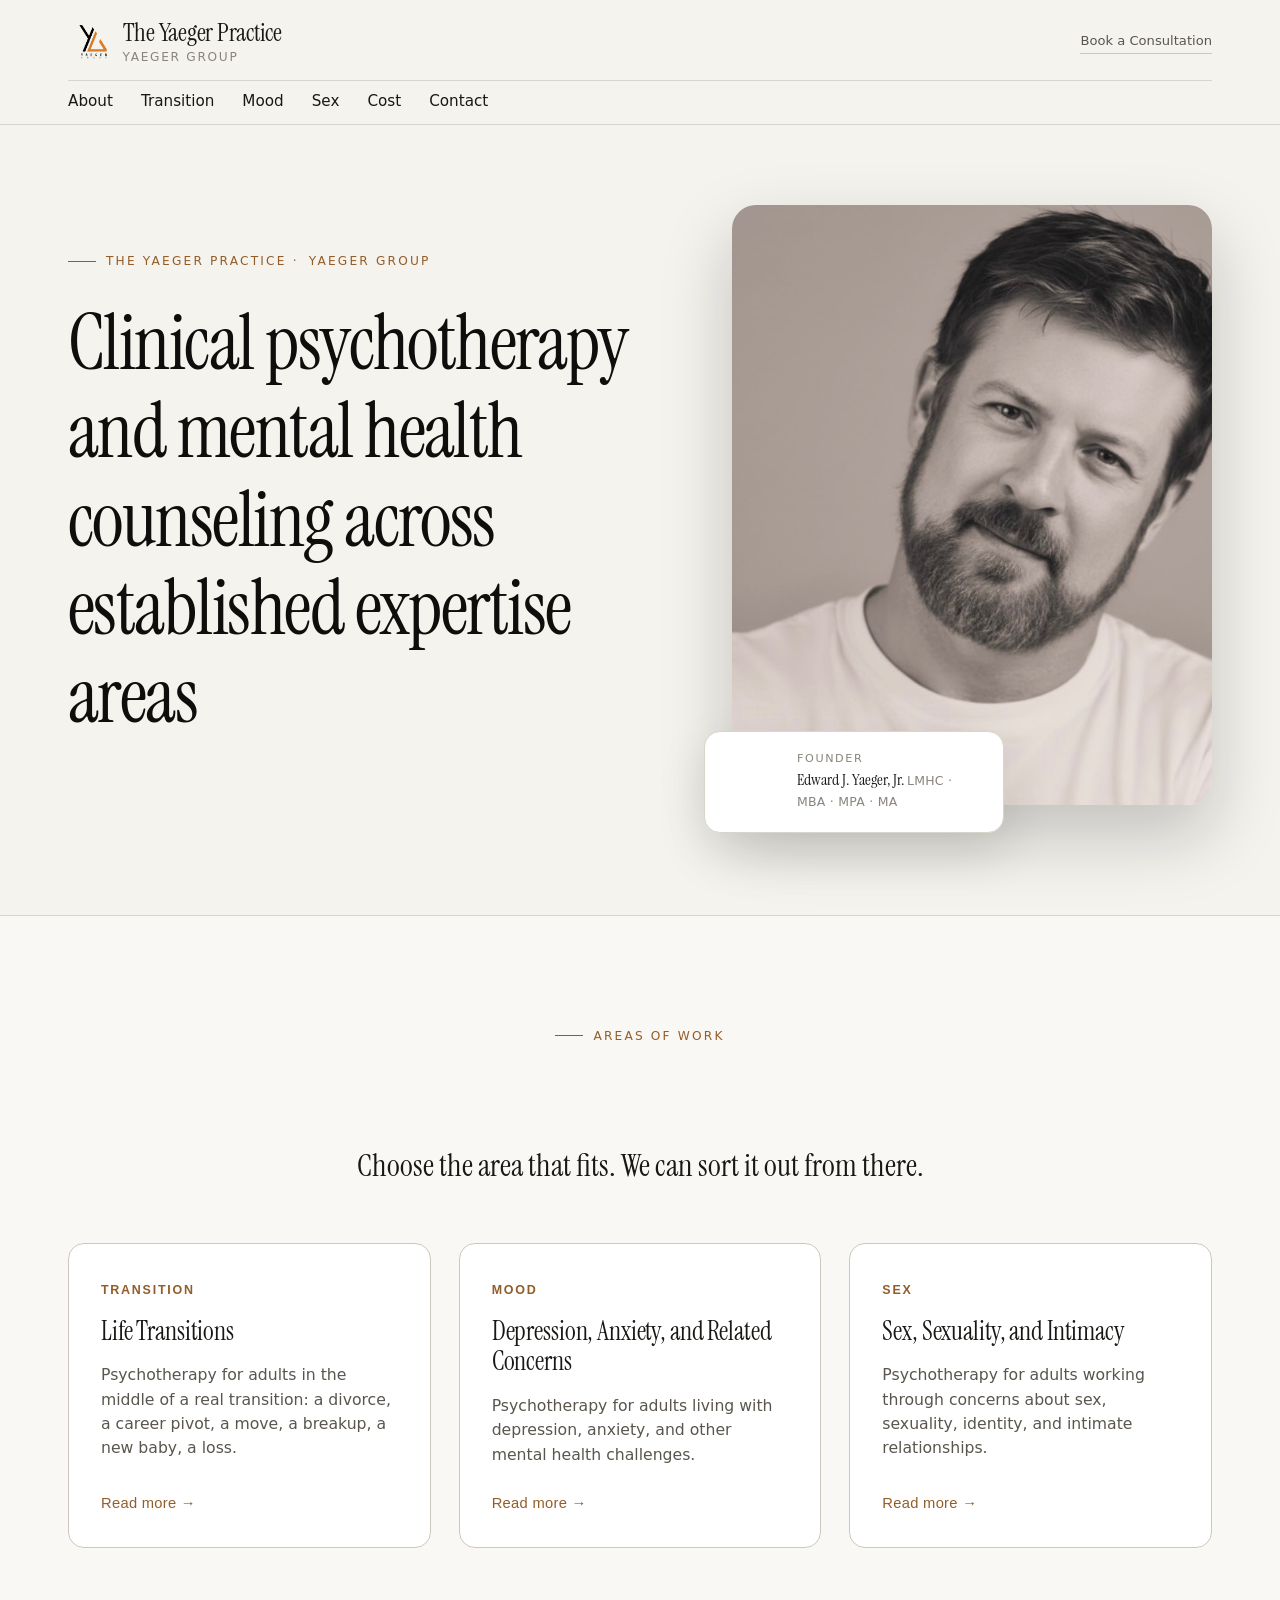
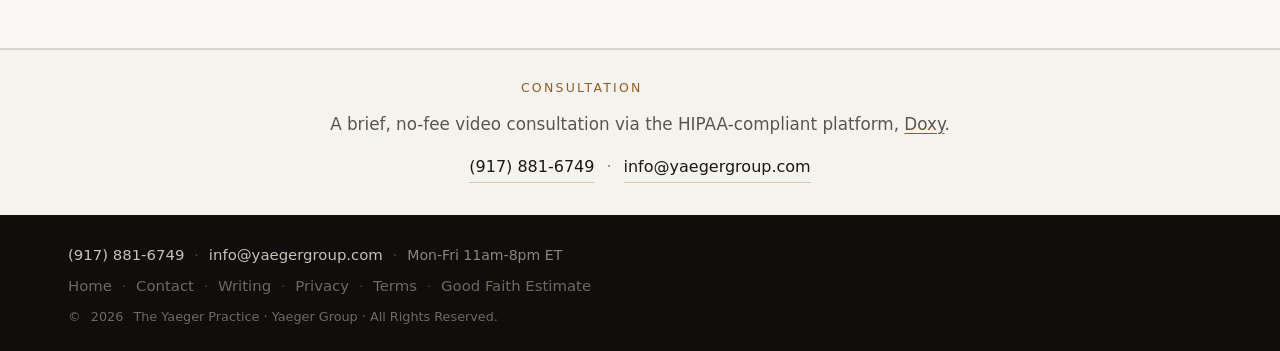
==== index.html @ b1c82f82 "Substack integration: Writing row on About + site-wide footer link" ====
<!DOCTYPE html>
<html lang="en">
<head>
  <meta charset="UTF-8">
  <meta name="viewport" content="width=device-width, initial-scale=1.0">

  <title>The Yaeger Practice | Psychotherapy in New York</title>
  <meta name="description" content="Psychotherapy for adults in New York. Edward J. Yaeger, Jr., LMHC. Three named areas of work: life transitions; depression, anxiety, and related concerns; sex, sexuality, and intimacy. Telehealth throughout New York State.">
  <meta name="keywords" content="psychotherapy New York, telehealth therapy, LMHC New York, Edward Yaeger, therapist New York, life transitions therapy, depression therapy, anxiety therapy, sex therapy, sexuality counseling">
  <meta name="author" content="Edward J. Yaeger, Jr., LMHC, The Yaeger Practice">
  <meta name="robots" content="index, follow, max-image-preview:large">
  <link rel="canonical" href="https://www.theyaegerpractice.com/">

  <meta property="og:type" content="website">
  <meta property="og:url" content="https://www.theyaegerpractice.com/">
  <meta property="og:title" content="The Yaeger Practice | Psychotherapy in New York">
  <meta property="og:description" content="Psychotherapy and mental health counseling with Edward J. Yaeger, Jr., LMHC.">
  <meta property="og:site_name" content="The Yaeger Practice">
  <meta property="og:locale" content="en_US">

  <meta name="twitter:card" content="summary_large_image">
  <meta name="twitter:title" content="The Yaeger Practice | Psychotherapy in New York">
  <meta name="twitter:description" content="Psychotherapy and mental health counseling with Edward J. Yaeger, Jr., LMHC.">

  <link rel="icon" type="image/png" href="assets/logo.png">

  <link rel="preconnect" href="https://fonts.googleapis.com">
  <link rel="preconnect" href="https://fonts.gstatic.com" crossorigin>
  <link href="https://fonts.googleapis.com/css2?family=Instrument+Serif:ital@0;1&display=swap" rel="stylesheet">
  <link href="https://api.fontshare.com/v2/css?f[]=satoshi@400,500,700&display=swap" rel="stylesheet">

  <script type="application/ld+json">
  {
    "@context": "https://schema.org",
    "@type": "MedicalBusiness",
    "name": "The Yaeger Practice",
    "alternateName": "Yaeger Group",
    "image": "https://www.theyaegerpractice.com/assets/logo.png",
    "logo": "https://www.theyaegerpractice.com/assets/logo.png",
    "url": "https://www.theyaegerpractice.com/",
    "telephone": "+1-917-881-6749",
    "email": "info@yaegergroup.com",
    "address": { "@type": "PostalAddress", "addressLocality": "White Plains", "addressRegion": "NY", "addressCountry": "US" },
    "areaServed": [
      { "@type": "State", "name": "New York" },
      { "@type": "City", "name": "New York City" },
      { "@type": "AdministrativeArea", "name": "Westchester County" }
    ],
    "openingHoursSpecification": [
      { "@type": "OpeningHoursSpecification",
        "dayOfWeek": ["Monday", "Tuesday", "Wednesday", "Thursday", "Friday"],
        "opens": "11:00", "closes": "20:00" }
    ],
    "medicalSpecialty": "Psychiatric"
  }
  </script>

  <script type="application/ld+json">
  {
    "@context": "https://schema.org",
    "@type": "Person",
    "name": "Edward J. Yaeger, Jr.",
    "honorificSuffix": "LMHC, MBA, MPA, MA",
    "jobTitle": "Licensed Mental Health Counselor",
    "worksFor": { "@type": "MedicalBusiness", "name": "The Yaeger Practice", "url": "https://www.theyaegerpractice.com/" },
    "image": "https://www.theyaegerpractice.com/assets/portrait.jpg",
    "telephone": "+1-917-881-6749",
    "email": "info@yaegergroup.com",
    "sameAs": [
      "https://www.yaegergroup.com/",
      "https://edwardyaeger.substack.com/",
      "https://www.linkedin.com/in/edwardyaeger/",
      "https://www.psychologytoday.com/us/therapists/edward-joseph-yaeger-jr-white-plains-ny/767042",
      "https://www.greymattercounseling.com/edward",
      "https://npiregistry.cms.hhs.gov/provider-view/1417540097"
    ]
  }
  </script>

  <style>@import url('assets/site.css');</style>
</head>

<body>
  <a href="#main" class="skip-link">Skip to content</a>

  <header class="site-header" role="banner">
    <div class="nav">
      <div class="nav-top">
      <div class="brand">
        <a href="/" aria-label="The Yaeger Practice home" class="brand-logo-link" style="display:inline-flex; align-items:center;"><img src="assets/logo.png" alt="Yaeger Group"></a>
        <span class="brand-text">
          <a href="/" class="brand-practice">The Yaeger Practice</a>
          <a href="https://yaegergroup.com/" class="brand-sublink" target="_blank" rel="noopener">Yaeger Group</a>
        </span>
      </div>
        <a href="contact.html" class="nav-cta">Book a Consultation</a>
      </div>
      <nav class="nav-links" aria-label="Primary">
        <a href="about.html">About</a>
        <a href="transitions.html">Transition</a>
        <a href="mood.html">Mood</a>
        <a href="sex.html">Sex</a>
        <a href="fees.html">Cost</a>
        <a href="contact.html">Contact</a>
      </nav>
    </div>
  </header>

  <main id="main">
    <!-- HERO: Edward-led -->
    <section class="hero" aria-labelledby="hero-heading">
      <div class="container hero-grid">
        <div>
          <span class="eyebrow">The Yaeger Practice · <a href="https://www.yaegergroup.com/" target="_blank" rel="noopener" style="color: inherit; text-decoration: none;">Yaeger Group</a></span>
          <h1 id="hero-heading">Clinical psychotherapy and mental health counseling across established expertise areas</h1>
        </div>
        <div class="hero-visual">
          <img src="assets/portrait-bw.jpg" alt="Edward J. Yaeger, Jr., LMHC" class="hero-portrait">
          <a href="about.html" class="hero-badge hero-badge-link" aria-label="About Edward J. Yaeger, Jr.">
            <div class="hero-badge-mark" aria-hidden="true"></div>
            <div class="hero-badge-text">
              <small>Founder</small>
              Edward J. Yaeger, Jr.
              <span class="creds">LMHC · MBA · MPA · MA</span>
            </div>
          </a>
        </div>
      </div>
    </section>

    <!-- THREE AREAS -->
    <section id="areas" class="section-alt" aria-labelledby="areas-heading" style="padding: 100px 0;">
      <div class="container">
        <div class="section-header centered">
          <span class="eyebrow" style="justify-content: center;">Areas of Work</span>
          <h2 id="areas-heading" class="visually-hidden" style="position: absolute; left: -9999px;">Three areas of work</h2>
        </div>

        <p class="areas-intro">Choose the area that fits. We can sort it out from there.</p>

        <div class="areas-grid">
          <a href="transitions.html" class="area-card">
            <span class="area-label">Transition</span>
            <h3>Life Transitions</h3>
            <p>Psychotherapy for adults in the middle of a real transition: a divorce, a career pivot, a move, a breakup, a new baby, a loss.</p>
            <span class="area-cta">Read more →</span>
          </a>

          <a href="mood.html" class="area-card">
            <span class="area-label">Mood</span>
            <h3>Depression, Anxiety, and Related Concerns</h3>
            <p>Psychotherapy for adults living with depression, anxiety, and other mental health challenges.</p>
            <span class="area-cta">Read more →</span>
          </a>

          <a href="sex.html" class="area-card">
            <span class="area-label">Sex</span>
            <h3>Sex, Sexuality, and Intimacy</h3>
            <p>Psychotherapy for adults working through concerns about sex, sexuality, identity, and intimate relationships.</p>
            <span class="area-cta">Read more →</span>
          </a>
        </div>
      </div>
    </section>

    <!-- CONSULTATION -->
    <section id="book" class="consultation-quiet" aria-labelledby="consultation-heading">
      <div class="container">
        <div class="consultation-inner">
          <p class="consultation-eyebrow">Consultation</p>
          <p class="consultation-body">A brief, no-fee video consultation via the HIPAA-compliant platform, <a href="https://doxy.me/edwardy" target="_blank" rel="noopener" style="color: inherit; text-decoration: underline; text-decoration-color: var(--color-primary); text-underline-offset: 3px;">Doxy</a>.</p>
          <p class="consultation-contact">
            <a href="tel:+19178816749">(917) 881-6749</a>
            <span aria-hidden="true">·</span>
            <a href="mailto:info@yaegergroup.com?subject=Consultation%20Request">info@yaegergroup.com</a>
          </p>
        </div>
      </div>
    </section>
  </main>

  <footer role="contentinfo" class="foot-min">
    <div class="container">
      <p class="foot-line foot-contact">
        <a href="tel:+19178816749">(917) 881-6749</a>
        <span aria-hidden="true">·</span>
        <a href="mailto:info@yaegergroup.com">info@yaegergroup.com</a>
        <span aria-hidden="true">·</span>
        Mon-Fri 11am-8pm ET
      </p>
      <p class="foot-line foot-fine">
        <a href="index.html">Home</a>
        <span aria-hidden="true">·</span>
        <a href="contact.html">Contact</a>
        <span aria-hidden="true">·</span>
        <a href="https://edwardyaeger.substack.com/" target="_blank" rel="noopener">Writing</a>
        <span aria-hidden="true">·</span>
        <a href="privacy.html">Privacy</a>
        <span aria-hidden="true">·</span>
        <a href="terms.html">Terms</a>
        <span aria-hidden="true">·</span>
        <a href="good-faith-estimate.html">Good Faith Estimate</a>
      </p>
      <p class="foot-line foot-fine">
        © <span id="year">2026</span> The Yaeger Practice · Yaeger Group · All Rights Reserved.
      </p>
    </div>
  </footer>

  <script>
    document.getElementById('year').textContent = new Date().getFullYear();
  </script>
</body>
</html>
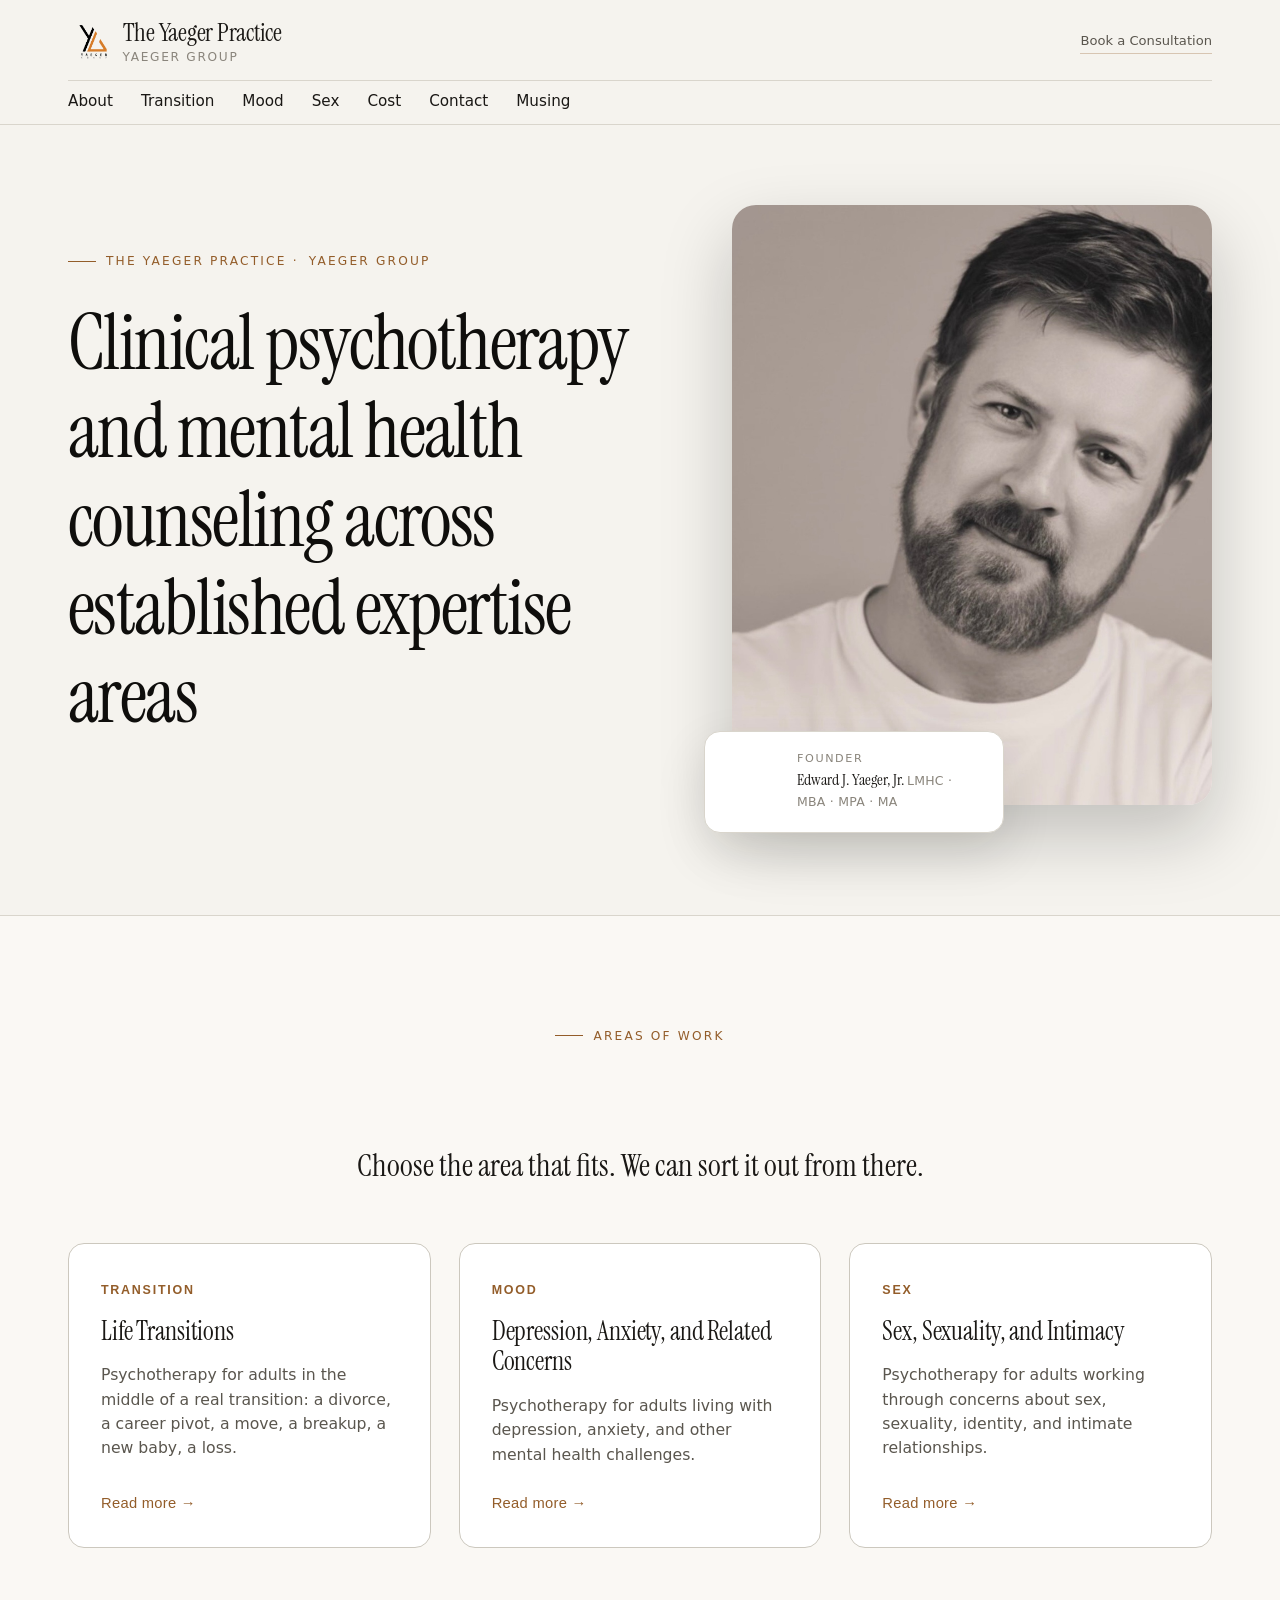
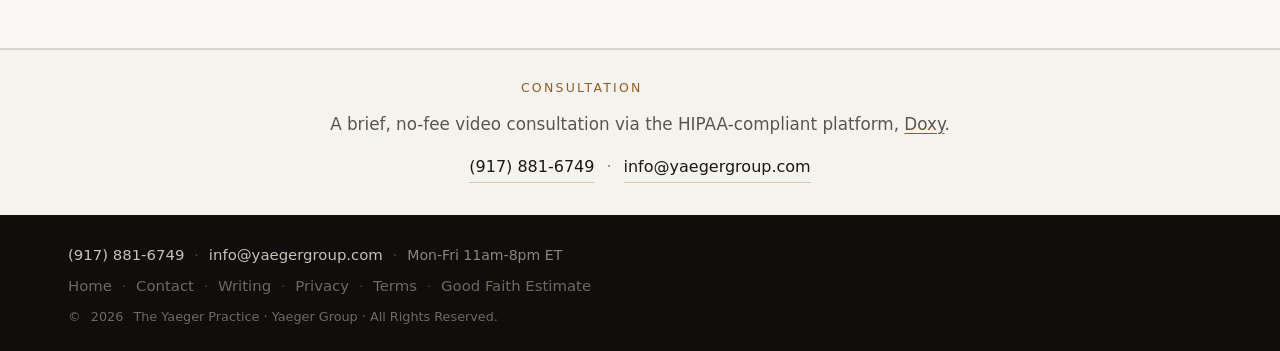
==== commit 539b37bc: "Add Musings for the Mental page" ====
--- a/index.html
+++ b/index.html
@@ -102,6 +102,7 @@
         <a href="sex.html">Sex</a>
         <a href="fees.html">Cost</a>
         <a href="contact.html">Contact</a>
+        <a href="musing.html">Musing</a>
       </nav>
     </div>
   </header>
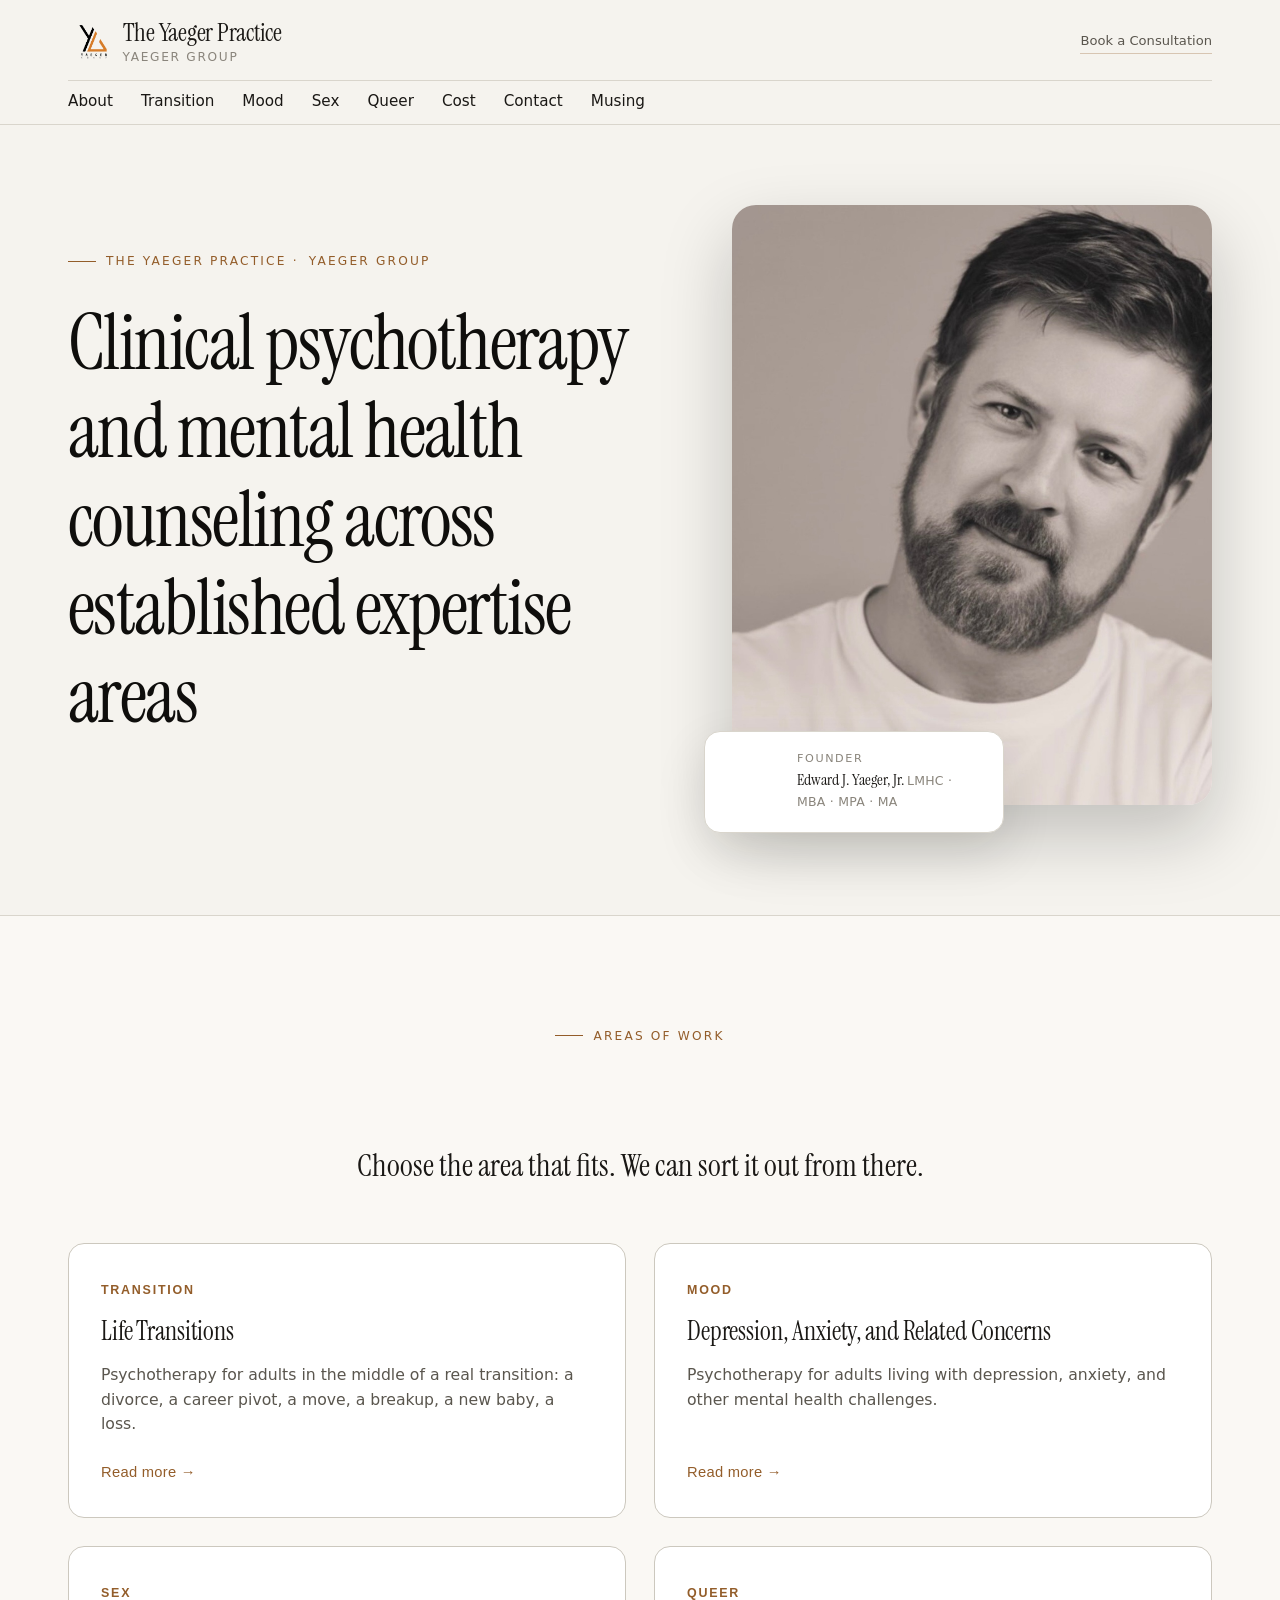
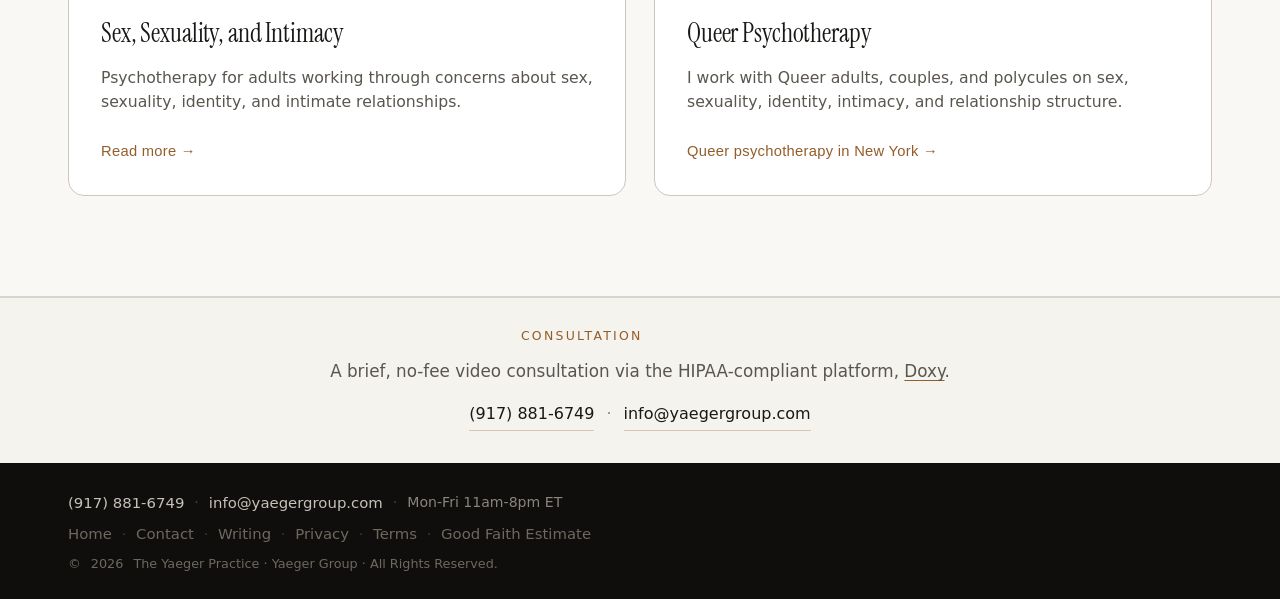
==== commit 7503a864: "Prepare Queer page production integration" ====
--- a/index.html
+++ b/index.html
@@ -5,7 +5,7 @@
   <meta name="viewport" content="width=device-width, initial-scale=1.0">
 
   <title>The Yaeger Practice | Psychotherapy in New York</title>
-  <meta name="description" content="Psychotherapy for adults in New York. Edward J. Yaeger, Jr., LMHC. Three named areas of work: life transitions; depression, anxiety, and related concerns; sex, sexuality, and intimacy. Telehealth throughout New York State.">
+  <meta name="description" content="Psychotherapy for adults in New York. Edward J. Yaeger, Jr., LMHC. Areas of work include life transitions; mood; sex and sexuality; and Queer psychotherapy.">
   <meta name="keywords" content="psychotherapy New York, telehealth therapy, LMHC New York, Edward Yaeger, therapist New York, life transitions therapy, depression therapy, anxiety therapy, sex therapy, sexuality counseling">
   <meta name="author" content="Edward J. Yaeger, Jr., LMHC, The Yaeger Practice">
   <meta name="robots" content="index, follow, max-image-preview:large">
@@ -100,6 +100,7 @@
         <a href="transitions.html">Transition</a>
         <a href="mood.html">Mood</a>
         <a href="sex.html">Sex</a>
+        <a href="queer-therapy-new-york.html">Queer</a>
         <a href="fees.html">Cost</a>
         <a href="contact.html">Contact</a>
         <a href="musing.html">Musing</a>
@@ -129,12 +130,12 @@
       </div>
     </section>
 
-    <!-- THREE AREAS -->
+    <!-- FOUR AREAS -->
     <section id="areas" class="section-alt" aria-labelledby="areas-heading" style="padding: 100px 0;">
       <div class="container">
         <div class="section-header centered">
           <span class="eyebrow" style="justify-content: center;">Areas of Work</span>
-          <h2 id="areas-heading" class="visually-hidden" style="position: absolute; left: -9999px;">Three areas of work</h2>
+          <h2 id="areas-heading" class="visually-hidden" style="position: absolute; left: -9999px;">Four areas of work</h2>
         </div>
 
         <p class="areas-intro">Choose the area that fits. We can sort it out from there.</p>
@@ -159,6 +160,13 @@
             <h3>Sex, Sexuality, and Intimacy</h3>
             <p>Psychotherapy for adults working through concerns about sex, sexuality, identity, and intimate relationships.</p>
             <span class="area-cta">Read more →</span>
+          </a>
+
+          <a href="queer-therapy-new-york.html" class="area-card">
+            <span class="area-label">Queer</span>
+            <h3>Queer Psychotherapy</h3>
+            <p>I work with Queer adults, couples, and polycules on sex, sexuality, identity, intimacy, and relationship structure.</p>
+            <span class="area-cta">Queer psychotherapy in New York →</span>
           </a>
         </div>
       </div>
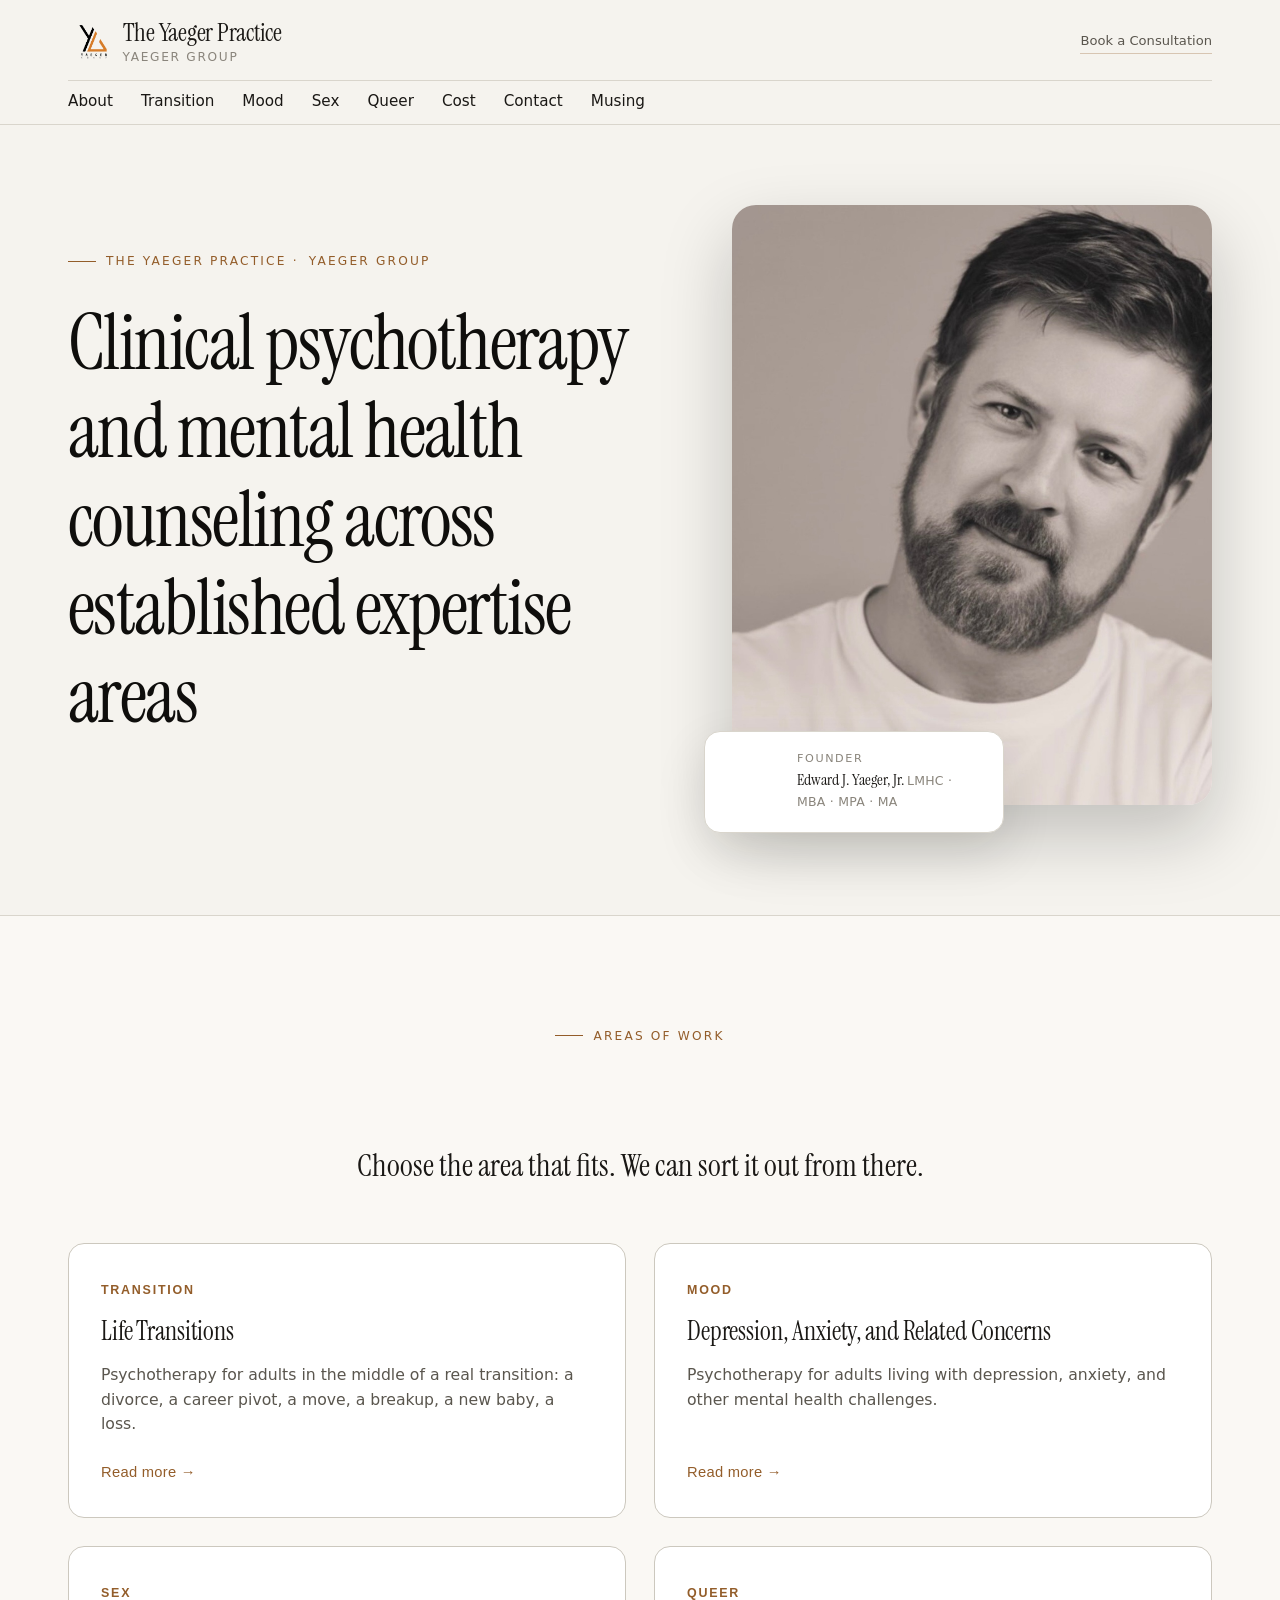
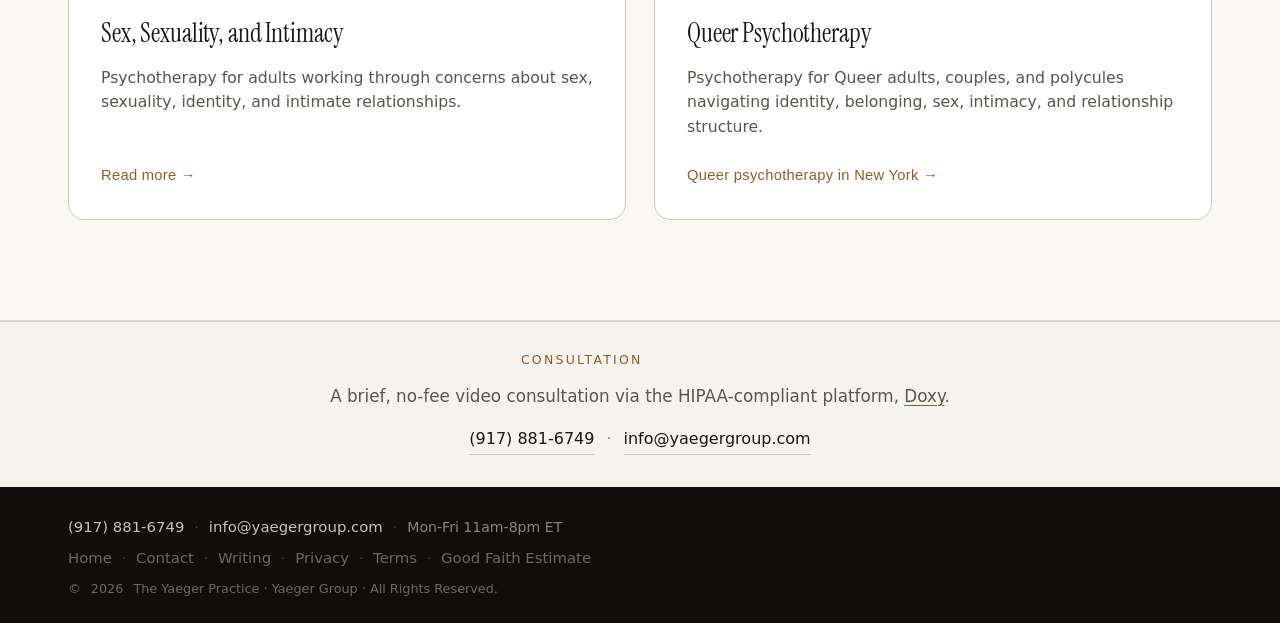
==== commit 9d0db2eb: "Refine Queer integration copy" ====
--- a/index.html
+++ b/index.html
@@ -165,7 +165,7 @@
           <a href="queer-therapy-new-york.html" class="area-card">
             <span class="area-label">Queer</span>
             <h3>Queer Psychotherapy</h3>
-            <p>I work with Queer adults, couples, and polycules on sex, sexuality, identity, intimacy, and relationship structure.</p>
+            <p>Psychotherapy for Queer adults, couples, and polycules navigating identity, belonging, sex, intimacy, and relationship structure.</p>
             <span class="area-cta">Queer psychotherapy in New York →</span>
           </a>
         </div>
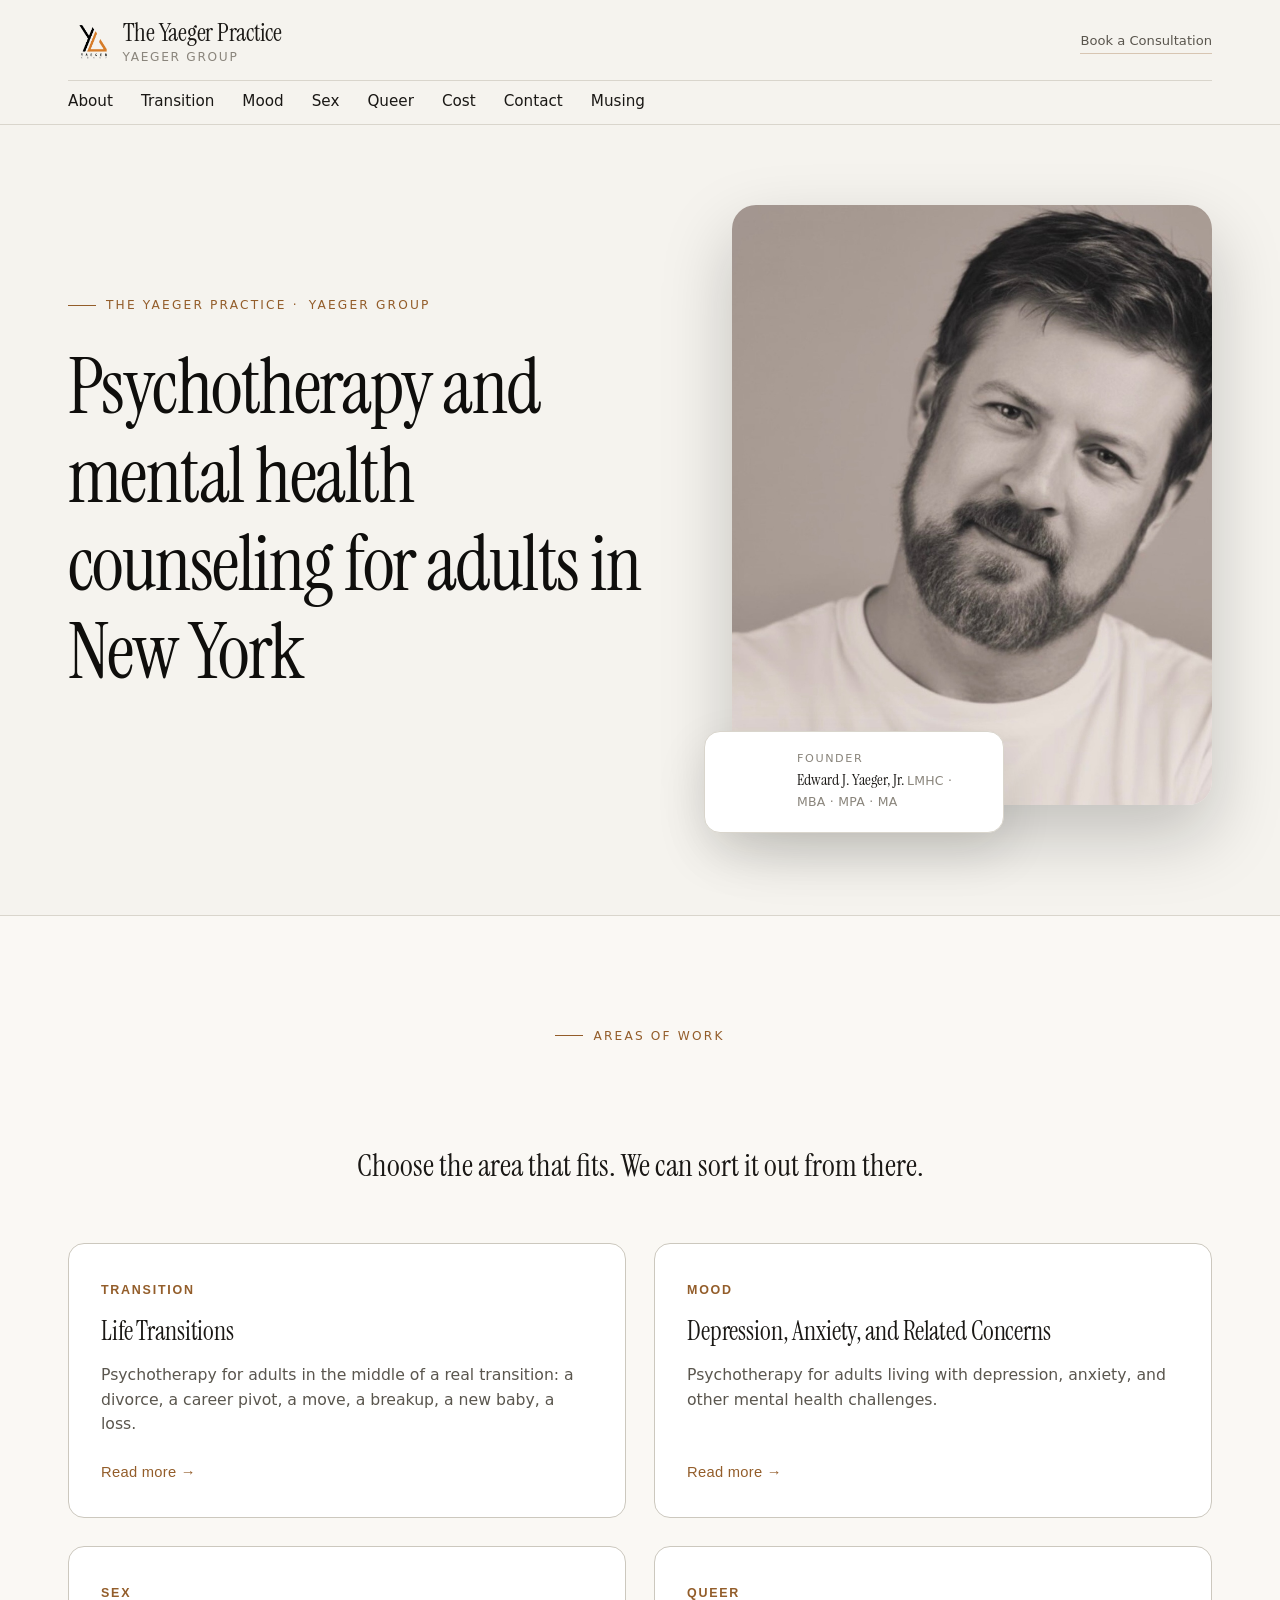
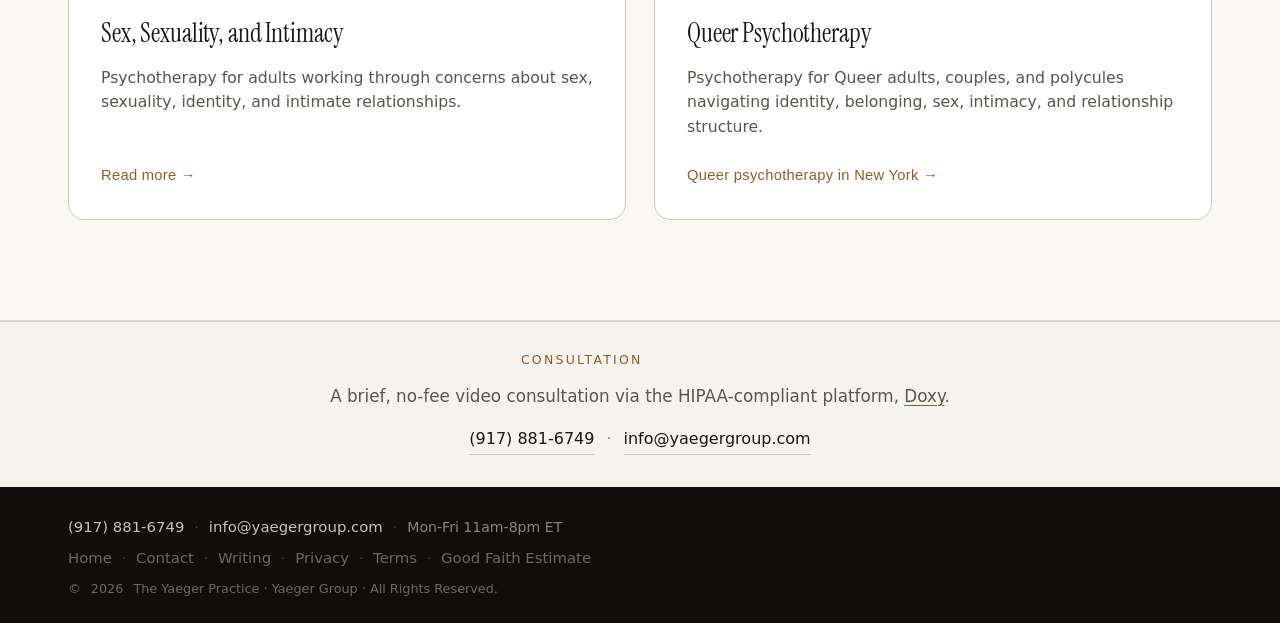
==== commit d408266e: "Refine site copy and voice" ====
--- a/index.html
+++ b/index.html
@@ -114,7 +114,7 @@
       <div class="container hero-grid">
         <div>
           <span class="eyebrow">The Yaeger Practice · <a href="https://www.yaegergroup.com/" target="_blank" rel="noopener" style="color: inherit; text-decoration: none;">Yaeger Group</a></span>
-          <h1 id="hero-heading">Clinical psychotherapy and mental health counseling across established expertise areas</h1>
+          <h1 id="hero-heading">Psychotherapy and mental health counseling for adults in New York</h1>
         </div>
         <div class="hero-visual">
           <img src="assets/portrait-bw.jpg" alt="Edward J. Yaeger, Jr., LMHC" class="hero-portrait">
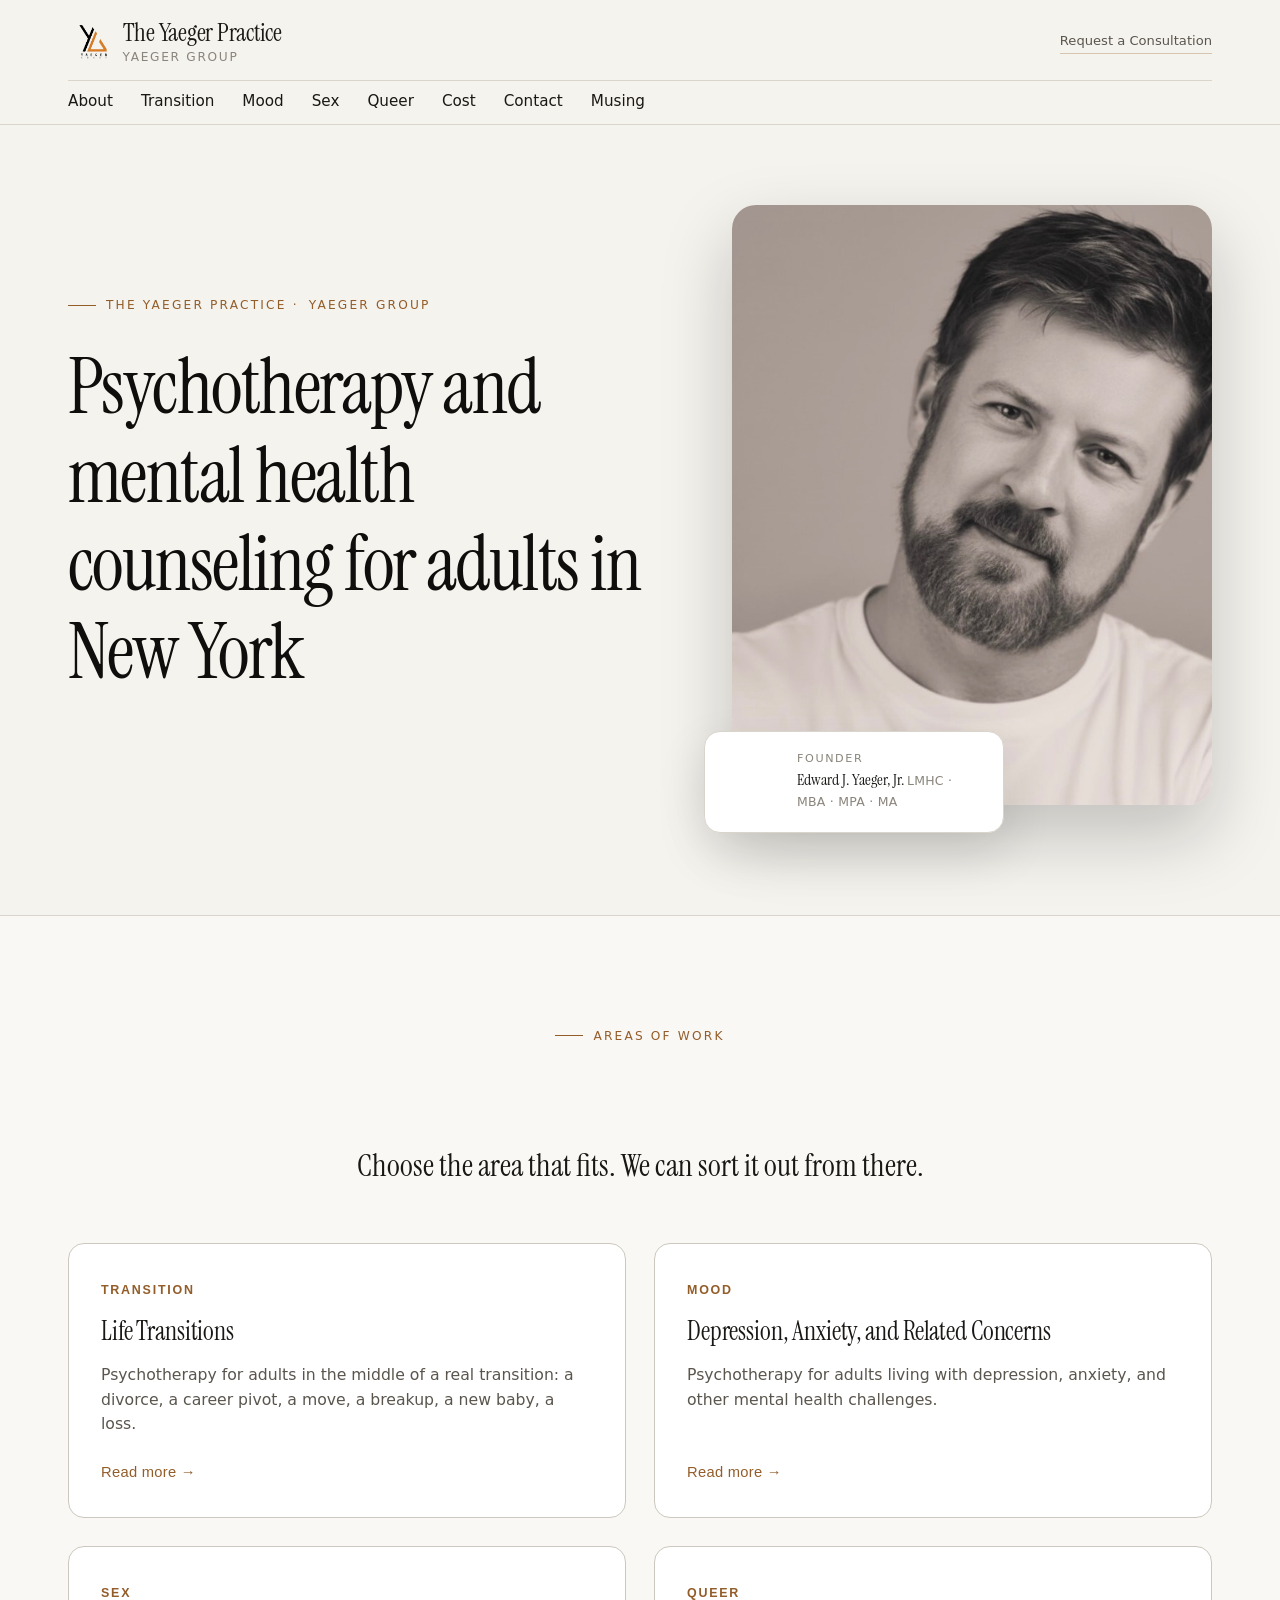
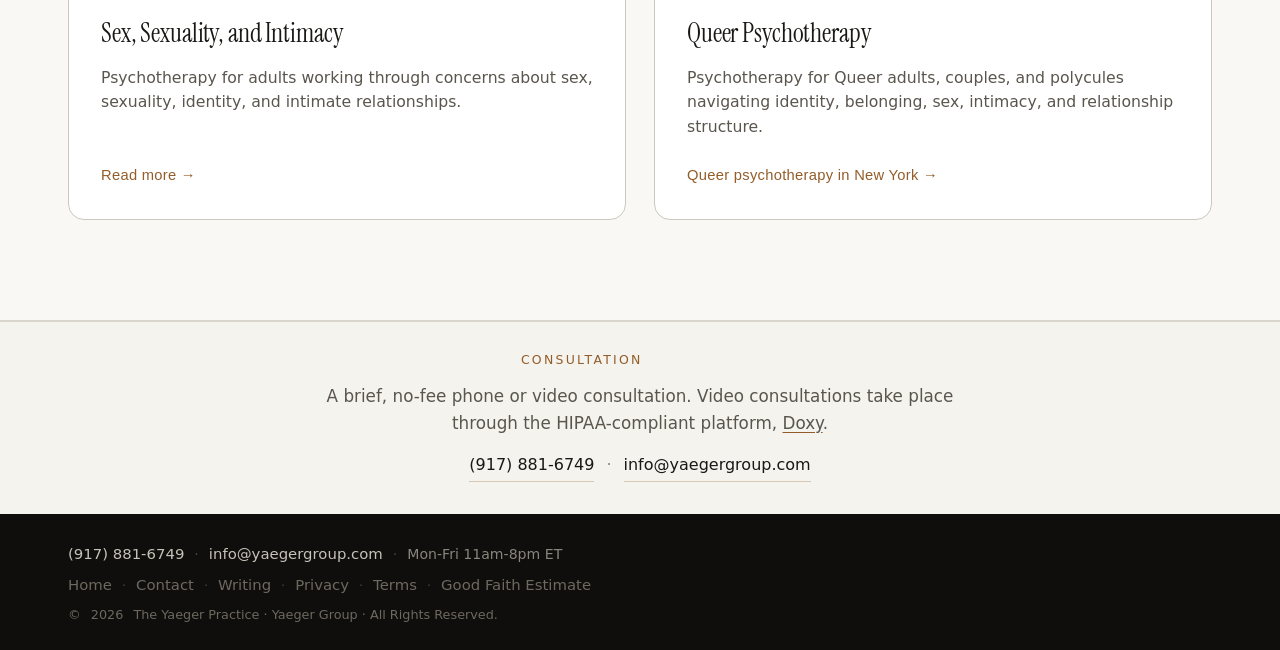
==== commit b8257e5d: "Align consultation and insurance copy" ====
--- a/index.html
+++ b/index.html
@@ -50,8 +50,7 @@
       { "@type": "OpeningHoursSpecification",
         "dayOfWeek": ["Monday", "Tuesday", "Wednesday", "Thursday", "Friday"],
         "opens": "11:00", "closes": "20:00" }
-    ],
-    "medicalSpecialty": "Psychiatric"
+    ]
   }
   </script>
 
@@ -93,7 +92,7 @@
           <a href="https://yaegergroup.com/" class="brand-sublink" target="_blank" rel="noopener">Yaeger Group</a>
         </span>
       </div>
-        <a href="contact.html" class="nav-cta">Book a Consultation</a>
+        <a href="contact.html" class="nav-cta">Request a Consultation</a>
       </div>
       <nav class="nav-links" aria-label="Primary">
         <a href="about.html">About</a>
@@ -177,7 +176,7 @@
       <div class="container">
         <div class="consultation-inner">
           <p class="consultation-eyebrow">Consultation</p>
-          <p class="consultation-body">A brief, no-fee video consultation via the HIPAA-compliant platform, <a href="https://doxy.me/edwardy" target="_blank" rel="noopener" style="color: inherit; text-decoration: underline; text-decoration-color: var(--color-primary); text-underline-offset: 3px;">Doxy</a>.</p>
+          <p class="consultation-body">A brief, no-fee phone or video consultation. Video consultations take place through the HIPAA-compliant platform, <a href="https://doxy.me/edwardy" target="_blank" rel="noopener" style="color: inherit; text-decoration: underline; text-decoration-color: var(--color-primary); text-underline-offset: 3px;">Doxy</a>.</p>
           <p class="consultation-contact">
             <a href="tel:+19178816749">(917) 881-6749</a>
             <span aria-hidden="true">·</span>
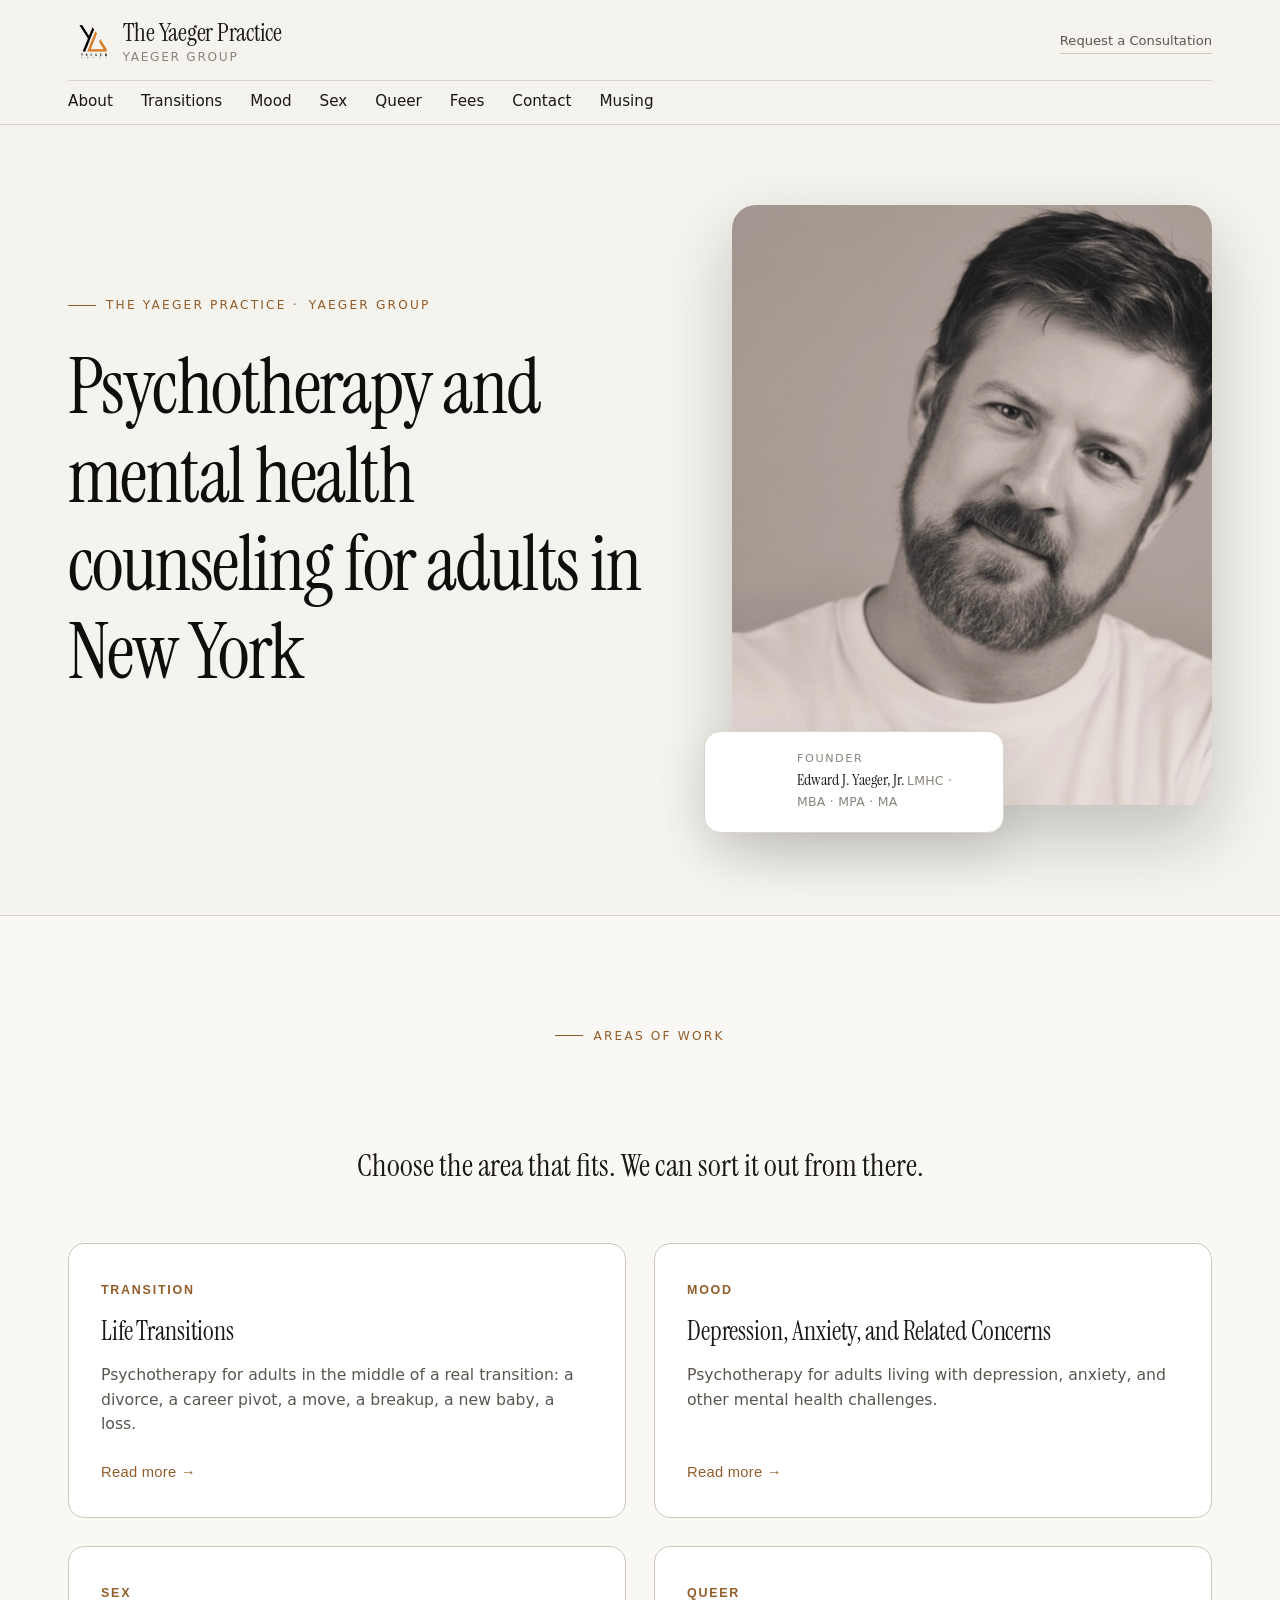
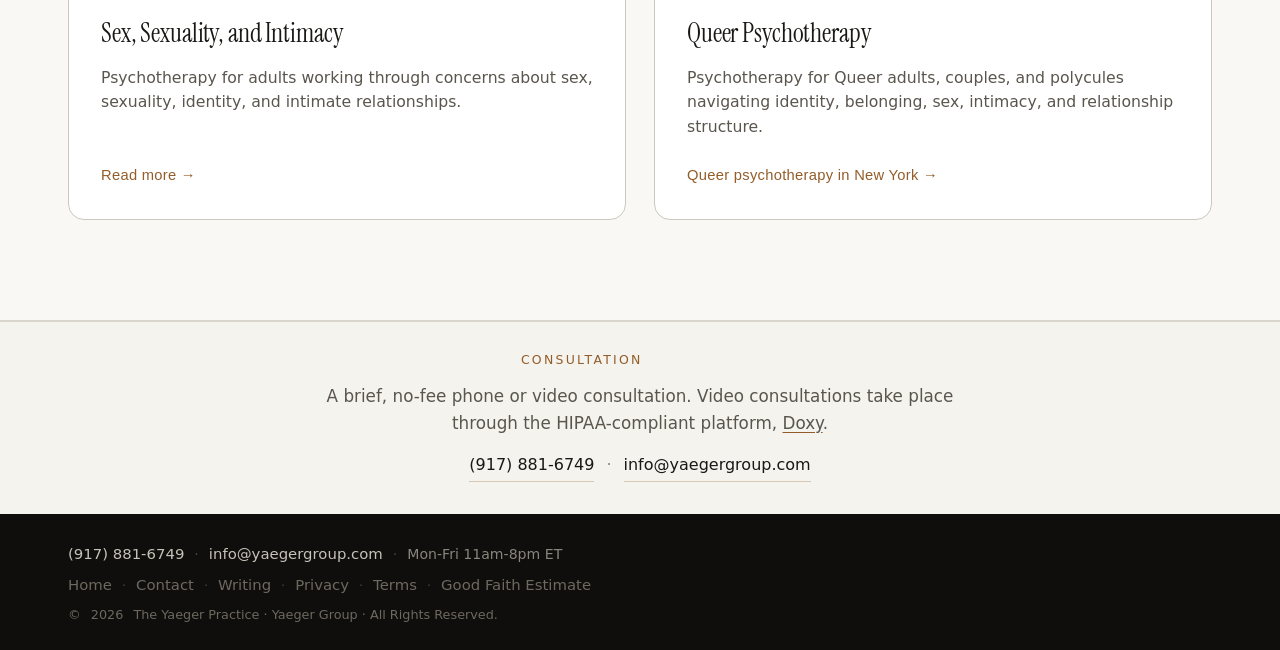
==== commit 11c140e9: "Complete editorial and metadata cleanup" ====
--- a/index.html
+++ b/index.html
@@ -86,7 +86,7 @@
     <div class="nav">
       <div class="nav-top">
       <div class="brand">
-        <a href="/" aria-label="The Yaeger Practice home" class="brand-logo-link" style="display:inline-flex; align-items:center;"><img src="assets/logo.png" alt="Yaeger Group"></a>
+        <a href="/" aria-label="The Yaeger Practice home" class="brand-logo-link" style="display:inline-flex; align-items:center;"><img src="assets/logo.png" alt=""></a>
         <span class="brand-text">
           <a href="/" class="brand-practice">The Yaeger Practice</a>
           <a href="https://yaegergroup.com/" class="brand-sublink" target="_blank" rel="noopener">Yaeger Group</a>
@@ -96,11 +96,11 @@
       </div>
       <nav class="nav-links" aria-label="Primary">
         <a href="about.html">About</a>
-        <a href="transitions.html">Transition</a>
+        <a href="transitions.html">Transitions</a>
         <a href="mood.html">Mood</a>
         <a href="sex.html">Sex</a>
         <a href="queer-therapy-new-york.html">Queer</a>
-        <a href="fees.html">Cost</a>
+        <a href="fees.html">Fees</a>
         <a href="contact.html">Contact</a>
         <a href="musing.html">Musing</a>
       </nav>
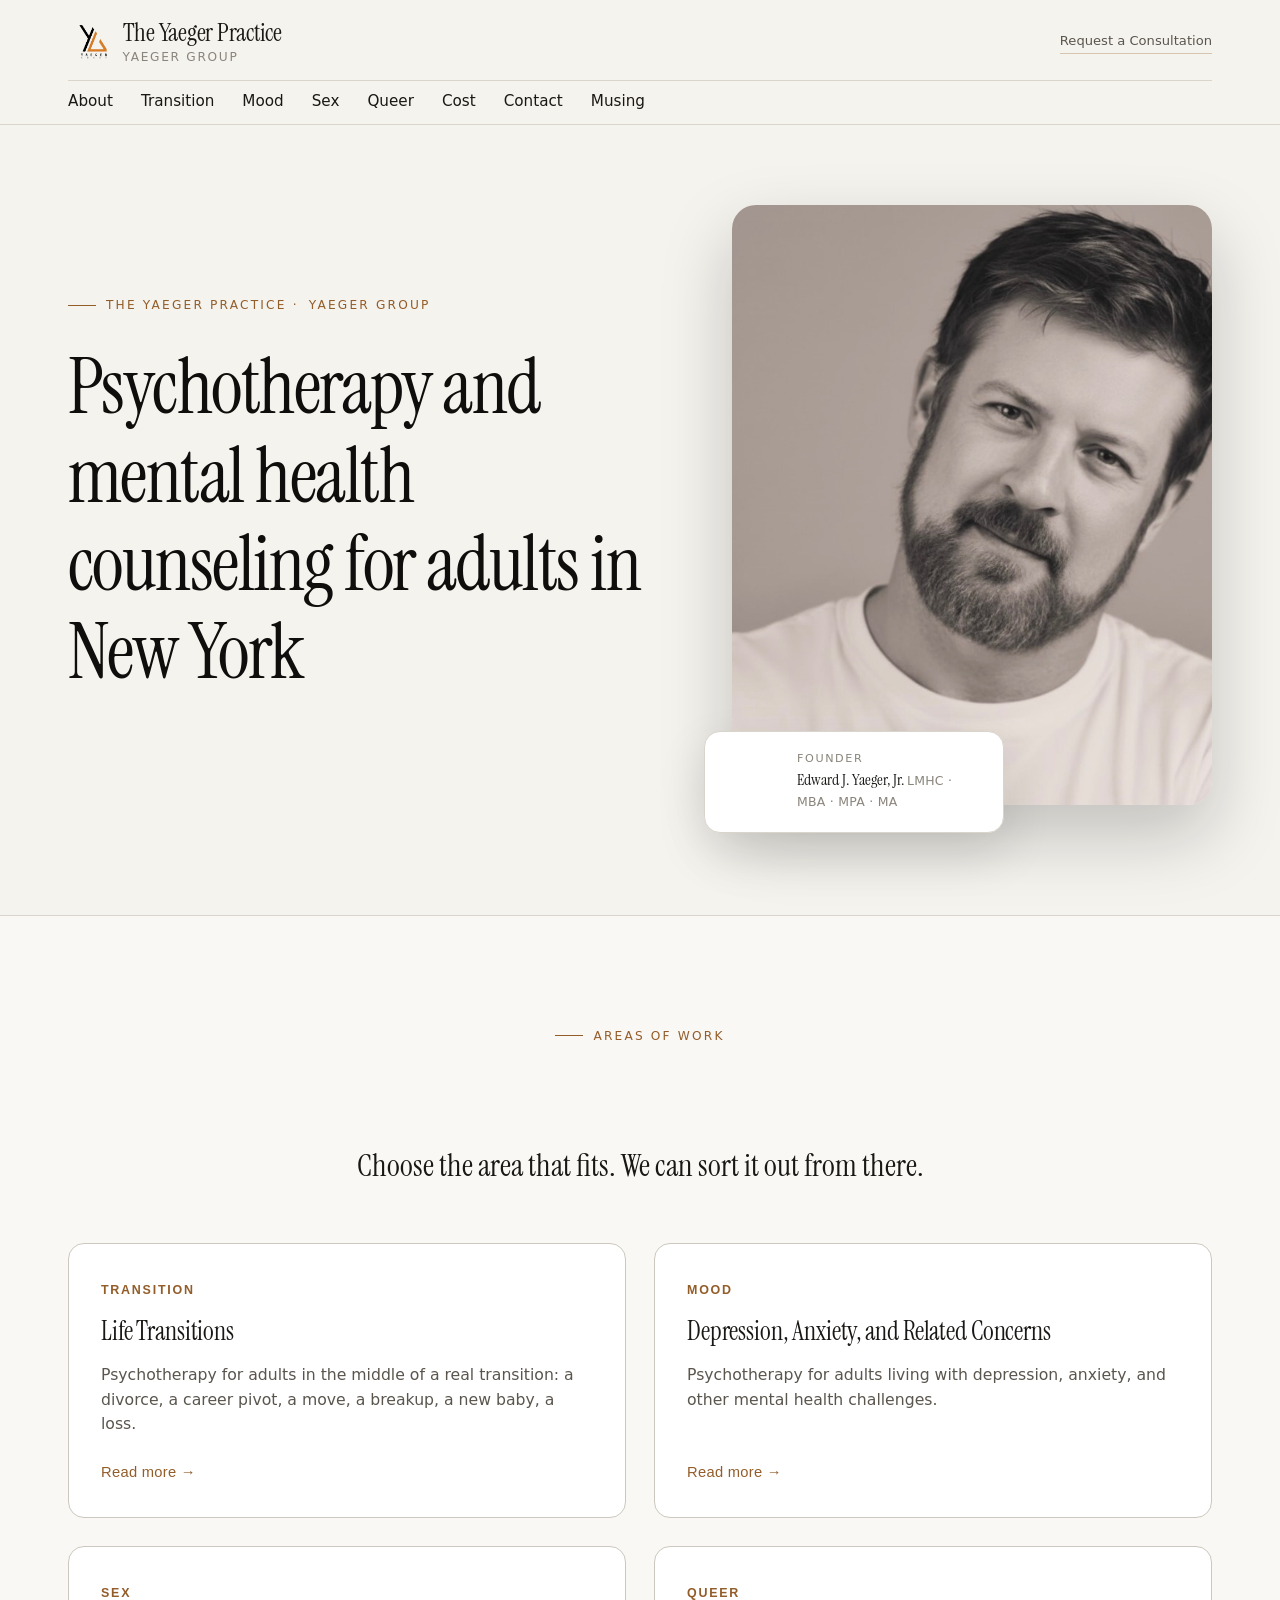
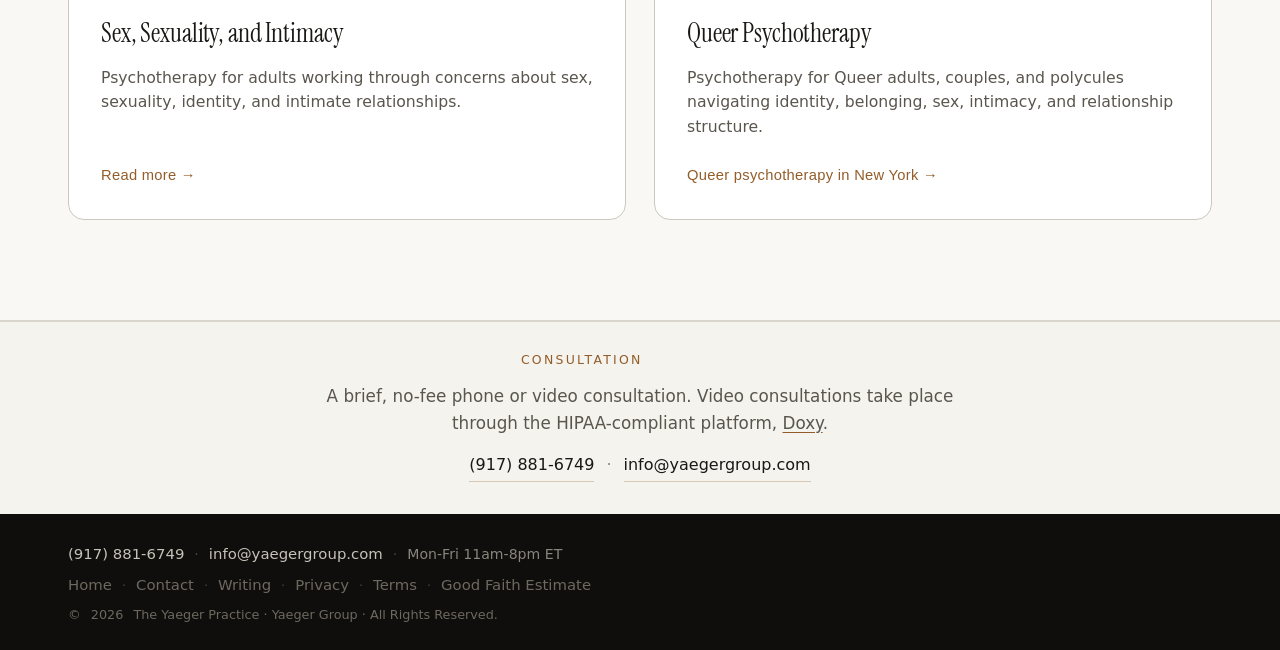
==== commit 95f5d736: "Restore singular navigation and soften policy promises" ====
--- a/index.html
+++ b/index.html
@@ -96,11 +96,11 @@
       </div>
       <nav class="nav-links" aria-label="Primary">
         <a href="about.html">About</a>
-        <a href="transitions.html">Transitions</a>
+        <a href="transitions.html">Transition</a>
         <a href="mood.html">Mood</a>
         <a href="sex.html">Sex</a>
         <a href="queer-therapy-new-york.html">Queer</a>
-        <a href="fees.html">Fees</a>
+        <a href="fees.html">Cost</a>
         <a href="contact.html">Contact</a>
         <a href="musing.html">Musing</a>
       </nav>
